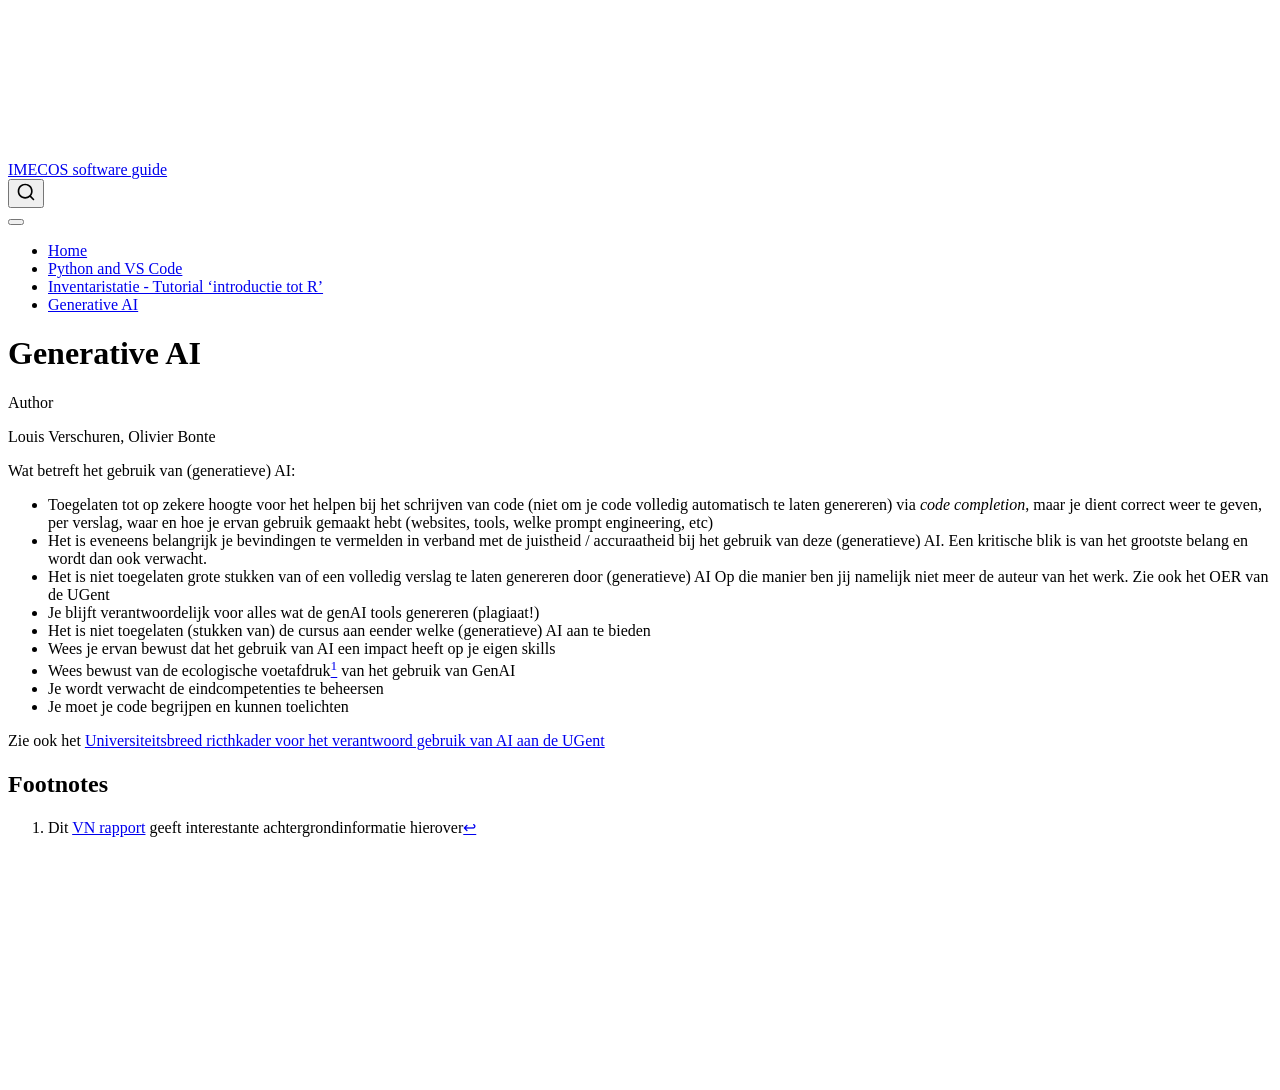
==== genai.html @ 5ebb0426 "Built site for gh-pages" ====
<!DOCTYPE html>
<html xmlns="http://www.w3.org/1999/xhtml" lang="en" xml:lang="en"><head>

<meta charset="utf-8">
<meta name="generator" content="quarto-1.10.18">

<meta name="viewport" content="width=device-width, initial-scale=1.0, user-scalable=yes">

<meta name="author" content="Louis Verschuren, Olivier Bonte">

<title>Generative AI – IMECOS software guide</title>
<style>
/* Default styles provided by pandoc.
** See https://pandoc.org/MANUAL.html#variables-for-html for config info.
*/
span.smallcaps{font-variant: small-caps;}
div.columns{display: flex; gap: 1.5em;}
div.column{flex: auto;}
@media screen {
div.columns{gap: min(4vw, 1.5em);}
div.column{overflow-x: auto;}
}
div.hanging-indent{margin-left: 1.5em; text-indent: -1.5em;}
ul.task-list{list-style: none;}
ul.task-list li input[type="checkbox"] {
  width: 0.8em;
  margin: 0 0.8em 0.2em -1em; /* quarto-specific, see https://github.com/quarto-dev/quarto-cli/issues/4556 */ 
  vertical-align: middle;
}
</style>


<script src="site_libs/quarto-nav/quarto-nav.js"></script>
<script src="site_libs/quarto-nav/headroom.min.js"></script>
<script src="site_libs/clipboard/clipboard.min.js"></script>
<script src="site_libs/quarto-search/autocomplete.umd.js"></script>
<script src="site_libs/quarto-search/fuse.min.js"></script>
<script src="site_libs/quarto-search/quarto-search.js"></script>
<meta name="quarto:offset" content="./">
<script src="site_libs/quarto-html/quarto.js" type="module"></script>
<script src="site_libs/quarto-html/tabsets/tabsets.js" type="module"></script>
<script src="site_libs/quarto-html/popper.min.js"></script>
<script src="site_libs/quarto-html/tippy.umd.min.js"></script>
<script src="site_libs/quarto-html/anchor.min.js"></script>
<link href="site_libs/quarto-html/tippy.css" rel="stylesheet">
<link href="site_libs/quarto-html/quarto-syntax-highlighting-64a204ab8560d761af7679ceaba22944.css" rel="stylesheet" id="quarto-text-highlighting-styles">
<script src="site_libs/bootstrap/bootstrap.min.js"></script>
<link href="site_libs/bootstrap/bootstrap-icons.css" rel="stylesheet">
<link href="site_libs/bootstrap/bootstrap-3e9b1289f5f353c49b617ce48ad2bc38.min.css" rel="stylesheet" append-hash="true" id="quarto-bootstrap" data-mode="light">
<script id="quarto-search-options" type="application/json">{
  "location": "navbar",
  "copy-button": false,
  "collapse-after": 3,
  "panel-placement": "end",
  "type": "overlay",
  "limit": 50,
  "keyboard-shortcut": [
    "f",
    "/",
    "s"
  ],
  "show-item-context": false,
  "language": {
    "search-no-results-text": "No results",
    "search-matching-documents-text": "matching documents",
    "search-copy-link-title": "Copy link to search",
    "search-hide-matches-text": "Hide additional matches",
    "search-more-match-text": "more match in this document",
    "search-more-matches-text": "more matches in this document",
    "search-clear-button-title": "Clear",
    "search-text-placeholder": "",
    "search-detached-cancel-button-title": "Cancel",
    "search-submit-button-title": "Submit",
    "search-label": "Search"
  }
}</script>


<link rel="stylesheet" href="styles.css">
</head>

<body class="nav-fixed quarto-light">

<div id="quarto-search-results"></div>
  <header id="quarto-header" class="headroom fixed-top">
    <nav class="navbar navbar-expand-lg " data-bs-theme="dark">
      <div class="navbar-container container-fluid">
      <div class="navbar-brand-container mx-auto">
    <a class="navbar-brand" href="./index.html">
    <span class="navbar-title">IMECOS software guide</span>
    </a>
  </div>
            <div id="quarto-search" class="" title="Search"></div>
          <button class="navbar-toggler" type="button" data-bs-toggle="collapse" data-bs-target="#navbarCollapse" aria-controls="navbarCollapse" role="menu" aria-expanded="false" aria-label="Toggle navigation" onclick="if (window.quartoToggleHeadroom) { window.quartoToggleHeadroom(); }">
  <span class="navbar-toggler-icon"></span>
</button>
          <div class="collapse navbar-collapse" id="navbarCollapse">
            <ul class="navbar-nav navbar-nav-scroll me-auto">
  <li class="nav-item">
    <a class="nav-link" href="./index.html"> 
<span class="menu-text">Home</span></a>
  </li>  
  <li class="nav-item">
    <a class="nav-link" href="./python_vs_code.html"> 
<span class="menu-text">Python and VS Code</span></a>
  </li>  
  <li class="nav-item">
    <a class="nav-link" href="./r_rstudio.html"> 
<span class="menu-text">Inventaristatie - Tutorial ‘introductie tot R’</span></a>
  </li>  
  <li class="nav-item">
    <a class="nav-link active" href="./genai.html" aria-current="page"> 
<span class="menu-text">Generative AI</span></a>
  </li>  
</ul>
          </div> <!-- /navcollapse -->
            <div class="quarto-navbar-tools">
</div>
      </div> <!-- /container-fluid -->
    </nav>
</header>
<!-- content -->
<div id="quarto-content" class="quarto-container page-columns page-rows-contents page-layout-article page-navbar">
<!-- sidebar -->
<!-- margin-sidebar -->
    <div id="quarto-margin-sidebar" class="sidebar margin-sidebar zindex-bottom">
        
    </div>
<!-- main -->
<main class="content" id="quarto-document-content">

<header id="title-block-header" class="quarto-title-block default">
<div class="quarto-title">
<h1 class="title">Generative AI</h1>
</div>



<div class="quarto-title-meta">

    <div>
    <div class="quarto-title-meta-heading">Author</div>
    <div class="quarto-title-meta-contents">
             <p>Louis Verschuren, Olivier Bonte </p>
          </div>
  </div>
    
  
    
  </div>
  


</header>


<p>Wat betreft het gebruik van (generatieve) AI:</p>
<ul>
<li>Toegelaten tot op zekere hoogte voor het helpen bij het schrijven van code (niet om je code volledig automatisch te laten genereren) via <em>code completion</em>, maar je dient correct weer te geven, per verslag, waar en hoe je ervan gebruik gemaakt hebt (websites, tools, welke prompt engineering, etc)</li>
<li>Het is eveneens belangrijk je bevindingen te vermelden in verband met de juistheid / accuraatheid bij het gebruik van deze (generatieve) AI. Een kritische blik is van het grootste belang en wordt dan ook verwacht.</li>
<li>Het is niet toegelaten grote stukken van of een volledig verslag te laten genereren door (generatieve) AI Op die manier ben jij namelijk niet meer de auteur van het werk. Zie ook het OER van de UGent</li>
<li>Je blijft verantwoordelijk voor alles wat de genAI tools genereren (plagiaat!)</li>
<li>Het is niet toegelaten (stukken van) de cursus aan eender welke (generatieve) AI aan te bieden</li>
<li>Wees je ervan bewust dat het gebruik van AI een impact heeft op je eigen skills</li>
<li>Wees bewust van de ecologische voetafdruk<a href="#fn1" class="footnote-ref" id="fnref1" role="doc-noteref"><sup>1</sup></a> van het gebruik van GenAI</li>
<li>Je wordt verwacht de eindcompetenties te beheersen</li>
<li>Je moet je code begrijpen en kunnen toelichten</li>
</ul>
<p>Zie ook het <a href="https://www.ugent.be/nl/univgent/missie/genai/richtkader-verantwoord-ai-gebruik">Universiteitsbreed ricthkader voor het verantwoord gebruik van AI aan de UGent</a></p>




<div id="quarto-appendix" class="default"><section id="footnotes" class="footnotes footnotes-end-of-document" role="doc-endnotes"><h2 class="anchored quarto-appendix-heading">Footnotes</h2>

<ol>
<li id="fn1"><p>Dit <a href="https://doi.org/10.53328/INR26RMA002">VN rapport</a> geeft interestante achtergrondinformatie hierover<a href="#fnref1" class="footnote-back" role="doc-backlink">↩︎</a></p></li>
</ol>
</section></div></main> <!-- /main -->
<script id="quarto-html-after-body" type="application/javascript">
  window.document.addEventListener("DOMContentLoaded", function (event) {
    const icon = "";
    const anchorJS = new window.AnchorJS();
    anchorJS.options = {
      placement: 'right',
      icon: icon
    };
    anchorJS.add('.anchored');
    const isCodeAnnotation = (el) => {
      for (const clz of el.classList) {
        if (clz.startsWith('code-annotation-')) {                     
          return true;
        }
      }
      return false;
    }
    const onCopySuccess = function(e) {
      // button target
      const button = e.trigger;
      // don't keep focus
      button.blur();
      // flash "checked"
      button.classList.add('code-copy-button-checked');
      var currentTitle = button.getAttribute("title");
      button.setAttribute("title", "Copied!");
      let tooltip;
      if (window.bootstrap) {
        button.setAttribute("data-bs-toggle", "tooltip");
        button.setAttribute("data-bs-placement", "left");
        button.setAttribute("data-bs-title", "Copied!");
        tooltip = new bootstrap.Tooltip(button, 
          { trigger: "manual", 
            customClass: "code-copy-button-tooltip",
            offset: [0, -8]});
        tooltip.show();    
      }
      setTimeout(function() {
        if (tooltip) {
          tooltip.hide();
          button.removeAttribute("data-bs-title");
          button.removeAttribute("data-bs-toggle");
          button.removeAttribute("data-bs-placement");
        }
        button.setAttribute("title", currentTitle);
        button.classList.remove('code-copy-button-checked');
      }, 1000);
      // clear code selection
      e.clearSelection();
    }
    const getTextToCopy = function(trigger) {
      const outerScaffold = trigger.parentElement.cloneNode(true);
      const codeEl = outerScaffold.querySelector('code');
      for (const childEl of codeEl.children) {
        if (isCodeAnnotation(childEl)) {
          childEl.remove();
        }
      }
      return codeEl.innerText;
    }
    const clipboard = new window.ClipboardJS('.code-copy-button:not([data-in-quarto-modal])', {
      text: getTextToCopy
    });
    clipboard.on('success', onCopySuccess);
    if (window.document.getElementById('quarto-embedded-source-code-modal')) {
      const clipboardModal = new window.ClipboardJS('.code-copy-button[data-in-quarto-modal]', {
        text: getTextToCopy,
        container: window.document.getElementById('quarto-embedded-source-code-modal')
      });
      clipboardModal.on('success', onCopySuccess);
    }
      var localhostRegex = new RegExp(/^(?:http|https):\/\/localhost\:?[0-9]*\//);
      var mailtoRegex = new RegExp(/^mailto:/);
        var filterRegex = new RegExp("https:\/\/olivierbonte\.github\.io\/imecos_software_guide\/");
      var isInternal = (href) => {
          return filterRegex.test(href) || localhostRegex.test(href) || mailtoRegex.test(href);
      }
      // Inspect non-navigation links and adorn them if external
     var links = window.document.querySelectorAll('a[href]:not(.nav-link):not(.navbar-brand):not(.toc-action):not(.sidebar-link):not(.sidebar-item-toggle):not(.pagination-link):not(.no-external):not([aria-hidden]):not(.dropdown-item):not(.quarto-navigation-tool):not(.about-link)');
      for (var i=0; i<links.length; i++) {
        const link = links[i];
        if (!isInternal(link.href)) {
          // undo the damage that might have been done by quarto-nav.js in the case of
          // links that we want to consider external
          if (link.dataset.originalHref !== undefined) {
            link.href = link.dataset.originalHref;
          }
        }
      }
    function tippyHover(el, contentFn, onTriggerFn, onUntriggerFn) {
      const config = {
        allowHTML: true,
        maxWidth: 500,
        delay: 100,
        arrow: false,
        appendTo: function(el) {
            return el.parentElement;
        },
        interactive: true,
        interactiveBorder: 10,
        theme: 'quarto',
        placement: 'bottom-start',
      };
      if (contentFn) {
        config.content = contentFn;
      }
      if (onTriggerFn) {
        config.onTrigger = onTriggerFn;
      }
      if (onUntriggerFn) {
        config.onUntrigger = onUntriggerFn;
      }
      window.tippy(el, config); 
    }
    const noterefs = window.document.querySelectorAll('a[role="doc-noteref"]');
    for (var i=0; i<noterefs.length; i++) {
      const ref = noterefs[i];
      tippyHover(ref, function() {
        // use id or data attribute instead here
        let href = ref.getAttribute('data-footnote-href') || ref.getAttribute('href');
        try { href = new URL(href).hash; } catch {}
        const id = href.replace(/^#\/?/, "");
        const note = window.document.getElementById(id);
        if (note) {
          return note.innerHTML;
        } else {
          return "";
        }
      });
    }
    const xrefs = window.document.querySelectorAll('a.quarto-xref');
    const processXRef = (id, note) => {
      // Strip column container classes
      const stripColumnClz = (el) => {
        el.classList.remove("page-full", "page-columns");
        if (el.children) {
          for (const child of el.children) {
            stripColumnClz(child);
          }
        }
      }
      stripColumnClz(note)
      if (id === null || id.startsWith('sec-')) {
        // Special case sections, only their first couple elements
        const container = document.createElement("div");
        if (note.children && note.children.length > 2) {
          container.appendChild(note.children[0].cloneNode(true));
          for (let i = 1; i < note.children.length; i++) {
            const child = note.children[i];
            if (child.tagName === "P" && child.innerText === "") {
              continue;
            } else {
              container.appendChild(child.cloneNode(true));
              break;
            }
          }
          if (window.Quarto?.typesetMath) {
            window.Quarto.typesetMath(container);
          }
          return container.innerHTML
        } else {
          if (window.Quarto?.typesetMath) {
            window.Quarto.typesetMath(note);
          }
          return note.innerHTML;
        }
      } else {
        // Remove any anchor links if they are present
        const anchorLink = note.querySelector('a.anchorjs-link');
        if (anchorLink) {
          anchorLink.remove();
        }
        if (window.Quarto?.typesetMath) {
          window.Quarto.typesetMath(note);
        }
        if (note.classList.contains("callout")) {
          return note.outerHTML;
        } else {
          return note.innerHTML;
        }
      }
    }
    for (var i=0; i<xrefs.length; i++) {
      const xref = xrefs[i];
      tippyHover(xref, undefined, function(instance) {
        instance.disable();
        let url = xref.getAttribute('href');
        let hash = undefined; 
        if (url.startsWith('#')) {
          hash = url;
        } else {
          try { hash = new URL(url).hash; } catch {}
        }
        if (hash) {
          const id = hash.replace(/^#\/?/, "");
          const note = window.document.getElementById(id);
          if (note !== null) {
            try {
              const html = processXRef(id, note.cloneNode(true));
              instance.setContent(html);
            } finally {
              instance.enable();
              instance.show();
            }
          } else {
            // See if we can fetch this
            fetch(url.split('#')[0])
            .then(res => res.text())
            .then(html => {
              const parser = new DOMParser();
              const htmlDoc = parser.parseFromString(html, "text/html");
              const note = htmlDoc.getElementById(id);
              if (note !== null) {
                const html = processXRef(id, note);
                instance.setContent(html);
              } 
            }).finally(() => {
              instance.enable();
              instance.show();
            });
          }
        } else {
          // See if we can fetch a full url (with no hash to target)
          // This is a special case and we should probably do some content thinning / targeting
          fetch(url)
          .then(res => res.text())
          .then(html => {
            const parser = new DOMParser();
            const htmlDoc = parser.parseFromString(html, "text/html");
            const note = htmlDoc.querySelector('main.content');
            if (note !== null) {
              // This should only happen for chapter cross references
              // (since there is no id in the URL)
              // remove the first header
              if (note.children.length > 0 && note.children[0].tagName === "HEADER") {
                note.children[0].remove();
              }
              const html = processXRef(null, note);
              instance.setContent(html);
            } 
          }).finally(() => {
            instance.enable();
            instance.show();
          });
        }
      }, function(instance) {
      });
    }
        let selectedAnnoteEl;
        const selectorForAnnotation = ( cell, annotation) => {
          let cellAttr = 'data-code-cell="' + cell + '"';
          let lineAttr = 'data-code-annotation="' +  annotation + '"';
          const selector = 'span[' + cellAttr + '][' + lineAttr + ']';
          return selector;
        }
        const selectCodeLines = (annoteEl) => {
          const doc = window.document;
          const targetCell = annoteEl.getAttribute("data-target-cell");
          const targetAnnotation = annoteEl.getAttribute("data-target-annotation");
          const annoteSpan = window.document.querySelector(selectorForAnnotation(targetCell, targetAnnotation));
          const lines = annoteSpan.getAttribute("data-code-lines").split(",");
          const lineIds = lines.map((line) => {
            return targetCell + "-" + line;
          })
          let top = null;
          let height = null;
          let parent = null;
          if (lineIds.length > 0) {
              //compute the position of the single el (top and bottom and make a div)
              const el = window.document.getElementById(lineIds[0]);
              top = el.offsetTop;
              height = el.offsetHeight;
              parent = el.parentElement.parentElement;
            if (lineIds.length > 1) {
              const lastEl = window.document.getElementById(lineIds[lineIds.length - 1]);
              const bottom = lastEl.offsetTop + lastEl.offsetHeight;
              height = bottom - top;
            }
            if (top !== null && height !== null && parent !== null) {
              // cook up a div (if necessary) and position it 
              let div = window.document.getElementById("code-annotation-line-highlight");
              if (div === null) {
                div = window.document.createElement("div");
                div.setAttribute("id", "code-annotation-line-highlight");
                div.style.position = 'absolute';
                parent.appendChild(div);
              }
              div.style.top = top - 2 + "px";
              div.style.height = height + 4 + "px";
              div.style.left = 0;
              let gutterDiv = window.document.getElementById("code-annotation-line-highlight-gutter");
              if (gutterDiv === null) {
                gutterDiv = window.document.createElement("div");
                gutterDiv.setAttribute("id", "code-annotation-line-highlight-gutter");
                gutterDiv.style.position = 'absolute';
                const codeCell = window.document.getElementById(targetCell);
                const gutter = codeCell.querySelector('.code-annotation-gutter');
                gutter.appendChild(gutterDiv);
              }
              gutterDiv.style.top = top - 2 + "px";
              gutterDiv.style.height = height + 4 + "px";
            }
            selectedAnnoteEl = annoteEl;
          }
        };
        const unselectCodeLines = () => {
          const elementsIds = ["code-annotation-line-highlight", "code-annotation-line-highlight-gutter"];
          elementsIds.forEach((elId) => {
            const div = window.document.getElementById(elId);
            if (div) {
              div.remove();
            }
          });
          selectedAnnoteEl = undefined;
        };
          // Handle positioning of the toggle
      window.addEventListener(
        "resize",
        throttle(() => {
          elRect = undefined;
          if (selectedAnnoteEl) {
            selectCodeLines(selectedAnnoteEl);
          }
        }, 10)
      );
      function throttle(fn, ms) {
      let throttle = false;
      let timer;
        return (...args) => {
          if(!throttle) { // first call gets through
              fn.apply(this, args);
              throttle = true;
          } else { // all the others get throttled
              if(timer) clearTimeout(timer); // cancel #2
              timer = setTimeout(() => {
                fn.apply(this, args);
                timer = throttle = false;
              }, ms);
          }
        };
      }
        // Attach click handler to the DT
        const annoteDls = window.document.querySelectorAll('dt[data-target-cell]');
        for (const annoteDlNode of annoteDls) {
          annoteDlNode.addEventListener('click', (event) => {
            const clickedEl = event.target;
            if (clickedEl !== selectedAnnoteEl) {
              unselectCodeLines();
              const activeEl = window.document.querySelector('dt[data-target-cell].code-annotation-active');
              if (activeEl) {
                activeEl.classList.remove('code-annotation-active');
              }
              selectCodeLines(clickedEl);
              clickedEl.classList.add('code-annotation-active');
            } else {
              // Unselect the line
              unselectCodeLines();
              clickedEl.classList.remove('code-annotation-active');
            }
          });
        }
    const findCites = (el) => {
      const parentEl = el.parentElement;
      if (parentEl) {
        const cites = parentEl.dataset.cites;
        if (cites) {
          return {
            el,
            cites: cites.split(' ')
          };
        } else {
          return findCites(el.parentElement)
        }
      } else {
        return undefined;
      }
    };
    var bibliorefs = window.document.querySelectorAll('a[role="doc-biblioref"]');
    for (var i=0; i<bibliorefs.length; i++) {
      const ref = bibliorefs[i];
      const citeInfo = findCites(ref);
      if (citeInfo) {
        tippyHover(citeInfo.el, function() {
          var popup = window.document.createElement('div');
          citeInfo.cites.forEach(function(cite) {
            var citeDiv = window.document.createElement('div');
            citeDiv.classList.add('hanging-indent');
            citeDiv.classList.add('csl-entry');
            var biblioDiv = window.document.getElementById('ref-' + cite);
            if (biblioDiv) {
              citeDiv.innerHTML = biblioDiv.innerHTML;
            }
            popup.appendChild(citeDiv);
          });
          return popup.innerHTML;
        });
      }
    }
  });
  </script>
</div> <!-- /content -->




</body></html>
---- site_libs/quarto-html/tippy.css ----
.tippy-box[data-animation=fade][data-state=hidden]{opacity:0}[data-tippy-root]{max-width:calc(100vw - 10px)}.tippy-box{position:relative;background-color:#333;color:#fff;border-radius:4px;font-size:14px;line-height:1.4;white-space:normal;outline:0;transition-property:transform,visibility,opacity}.tippy-box[data-placement^=top]>.tippy-arrow{bottom:0}.tippy-box[data-placement^=top]>.tippy-arrow:before{bottom:-7px;left:0;border-width:8px 8px 0;border-top-color:initial;transform-origin:center top}.tippy-box[data-placement^=bottom]>.tippy-arrow{top:0}.tippy-box[data-placement^=bottom]>.tippy-arrow:before{top:-7px;left:0;border-width:0 8px 8px;border-bottom-color:initial;transform-origin:center bottom}.tippy-box[data-placement^=left]>.tippy-arrow{right:0}.tippy-box[data-placement^=left]>.tippy-arrow:before{border-width:8px 0 8px 8px;border-left-color:initial;right:-7px;transform-origin:center left}.tippy-box[data-placement^=right]>.tippy-arrow{left:0}.tippy-box[data-placement^=right]>.tippy-arrow:before{left:-7px;border-width:8px 8px 8px 0;border-right-color:initial;transform-origin:center right}.tippy-box[data-inertia][data-state=visible]{transition-timing-function:cubic-bezier(.54,1.5,.38,1.11)}.tippy-arrow{width:16px;height:16px;color:#333}.tippy-arrow:before{content:"";position:absolute;border-color:transparent;border-style:solid}.tippy-content{position:relative;padding:5px 9px;z-index:1}
---- site_libs/quarto-html/quarto-syntax-highlighting-64a204ab8560d761af7679ceaba22944.css ----
/* quarto syntax highlight colors */
:root {
  --quarto-hl-ot-color: #003B4F;
  --quarto-hl-at-color: #657422;
  --quarto-hl-ss-color: #20794D;
  --quarto-hl-an-color: #5E5E5E;
  --quarto-hl-fu-color: #4758AB;
  --quarto-hl-st-color: #20794D;
  --quarto-hl-cf-color: #003B4F;
  --quarto-hl-op-color: #5E5E5E;
  --quarto-hl-er-color: #AD0000;
  --quarto-hl-bn-color: #AD0000;
  --quarto-hl-al-color: #AD0000;
  --quarto-hl-va-color: #111111;
  --quarto-hl-bu-color: inherit;
  --quarto-hl-ex-color: inherit;
  --quarto-hl-pp-color: #AD0000;
  --quarto-hl-in-color: #5E5E5E;
  --quarto-hl-vs-color: #20794D;
  --quarto-hl-wa-color: #5E5E5E;
  --quarto-hl-do-color: #5E5E5E;
  --quarto-hl-im-color: #00769E;
  --quarto-hl-ch-color: #20794D;
  --quarto-hl-dt-color: #AD0000;
  --quarto-hl-fl-color: #AD0000;
  --quarto-hl-co-color: #5E5E5E;
  --quarto-hl-cv-color: #5E5E5E;
  --quarto-hl-cn-color: #8f5902;
  --quarto-hl-sc-color: #5E5E5E;
  --quarto-hl-dv-color: #AD0000;
  --quarto-hl-kw-color: #003B4F;
}

/* other quarto variables */
:root {
  --quarto-font-monospace: SFMono-Regular, Menlo, Monaco, Consolas, "Liberation Mono", "Courier New", monospace;
}

/* syntax highlight based on Pandoc's rules */
pre > code.sourceCode > span {
  color: #003B4F;
}

code.sourceCode > span {
  color: #003B4F;
}

div.sourceCode,
div.sourceCode pre.sourceCode {
  color: #003B4F;
}

/* Normal */
code span {
  color: #003B4F;
}

/* Alert */
code span.al {
  color: #AD0000;
  font-style: inherit;
}

/* Annotation */
code span.an {
  color: #5E5E5E;
  font-style: inherit;
}

/* Attribute */
code span.at {
  color: #657422;
  font-style: inherit;
}

/* BaseN */
code span.bn {
  color: #AD0000;
  font-style: inherit;
}

/* BuiltIn */
code span.bu {
  font-style: inherit;
}

/* ControlFlow */
code span.cf {
  color: #003B4F;
  font-weight: bold;
  font-style: inherit;
}

/* Char */
code span.ch {
  color: #20794D;
  font-style: inherit;
}

/* Constant */
code span.cn {
  color: #8f5902;
  font-style: inherit;
}

/* Comment */
code span.co {
  color: #5E5E5E;
  font-style: inherit;
}

/* CommentVar */
code span.cv {
  color: #5E5E5E;
  font-style: italic;
}

/* Documentation */
code span.do {
  color: #5E5E5E;
  font-style: italic;
}

/* DataType */
code span.dt {
  color: #AD0000;
  font-style: inherit;
}

/* DecVal */
code span.dv {
  color: #AD0000;
  font-style: inherit;
}

/* Error */
code span.er {
  color: #AD0000;
  font-style: inherit;
}

/* Extension */
code span.ex {
  font-style: inherit;
}

/* Float */
code span.fl {
  color: #AD0000;
  font-style: inherit;
}

/* Function */
code span.fu {
  color: #4758AB;
  font-style: inherit;
}

/* Import */
code span.im {
  color: #00769E;
  font-style: inherit;
}

/* Information */
code span.in {
  color: #5E5E5E;
  font-style: inherit;
}

/* Keyword */
code span.kw {
  color: #003B4F;
  font-weight: bold;
  font-style: inherit;
}

/* Operator */
code span.op {
  color: #5E5E5E;
  font-style: inherit;
}

/* Other */
code span.ot {
  color: #003B4F;
  font-style: inherit;
}

/* Preprocessor */
code span.pp {
  color: #AD0000;
  font-style: inherit;
}

/* SpecialChar */
code span.sc {
  color: #5E5E5E;
  font-style: inherit;
}

/* SpecialString */
code span.ss {
  color: #20794D;
  font-style: inherit;
}

/* String */
code span.st {
  color: #20794D;
  font-style: inherit;
}

/* Variable */
code span.va {
  color: #111111;
  font-style: inherit;
}

/* VerbatimString */
code span.vs {
  color: #20794D;
  font-style: inherit;
}

/* Warning */
code span.wa {
  color: #5E5E5E;
  font-style: italic;
}

.prevent-inlining {
  content: "</";
}

/*# sourceMappingURL=9d8d5bb603a83b8298b89080a598c93b.css.map */
---- styles.css ----
/* css styles */
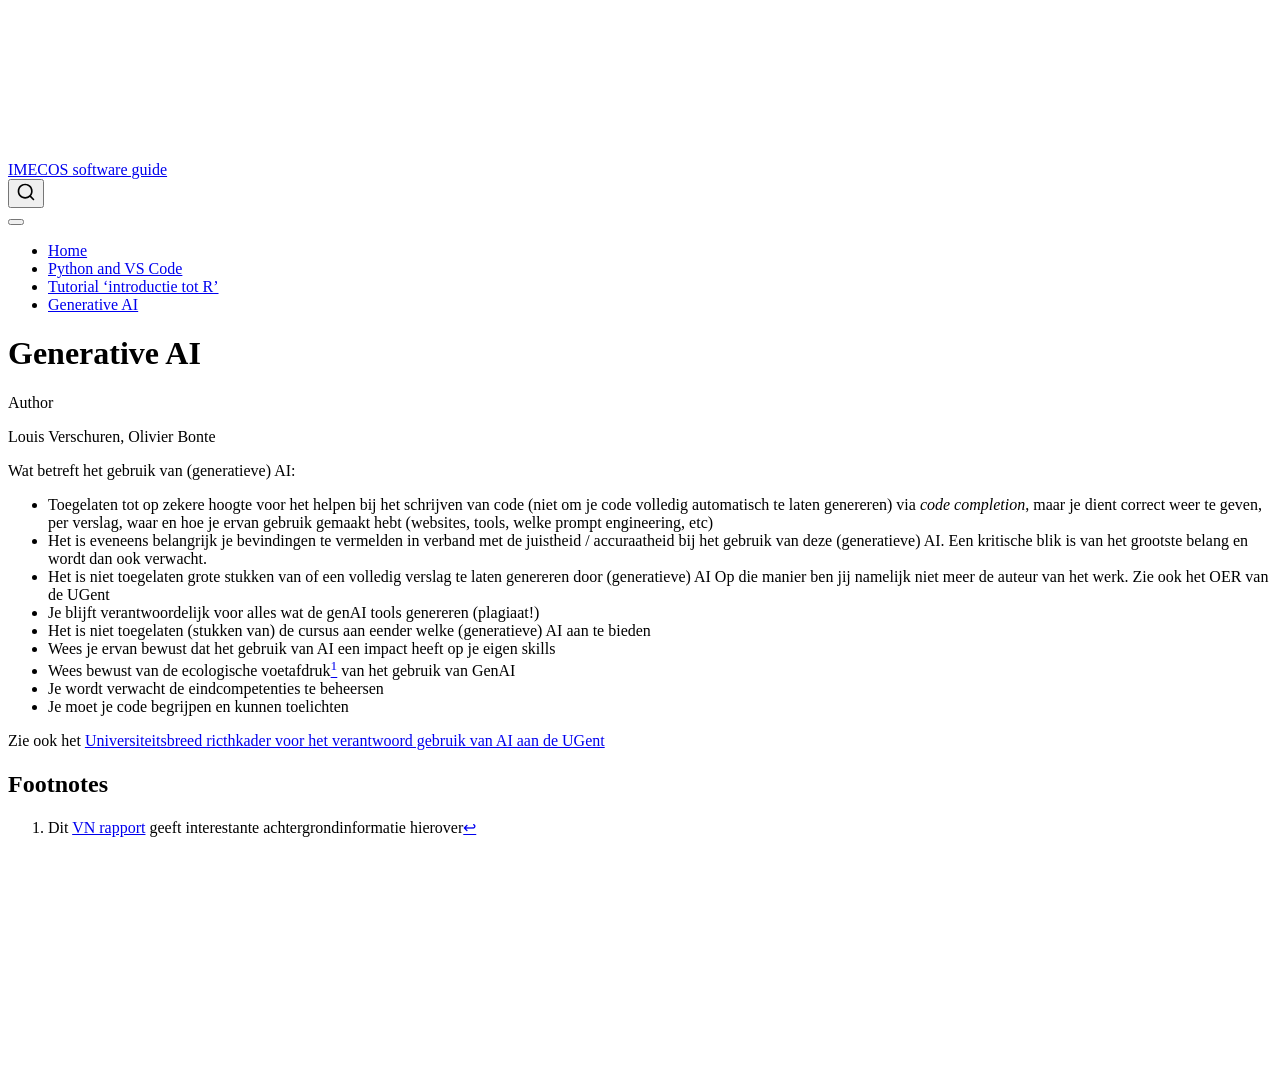
==== commit 4e613232: "Built site for gh-pages" ====
--- a/genai.html
+++ b/genai.html
@@ -106,7 +106,7 @@
   </li>  
   <li class="nav-item">
     <a class="nav-link" href="./r_rstudio.html"> 
-<span class="menu-text">Inventaristatie - Tutorial ‘introductie tot R’</span></a>
+<span class="menu-text">Tutorial ‘introductie tot R’</span></a>
   </li>  
   <li class="nav-item">
     <a class="nav-link active" href="./genai.html" aria-current="page"> 
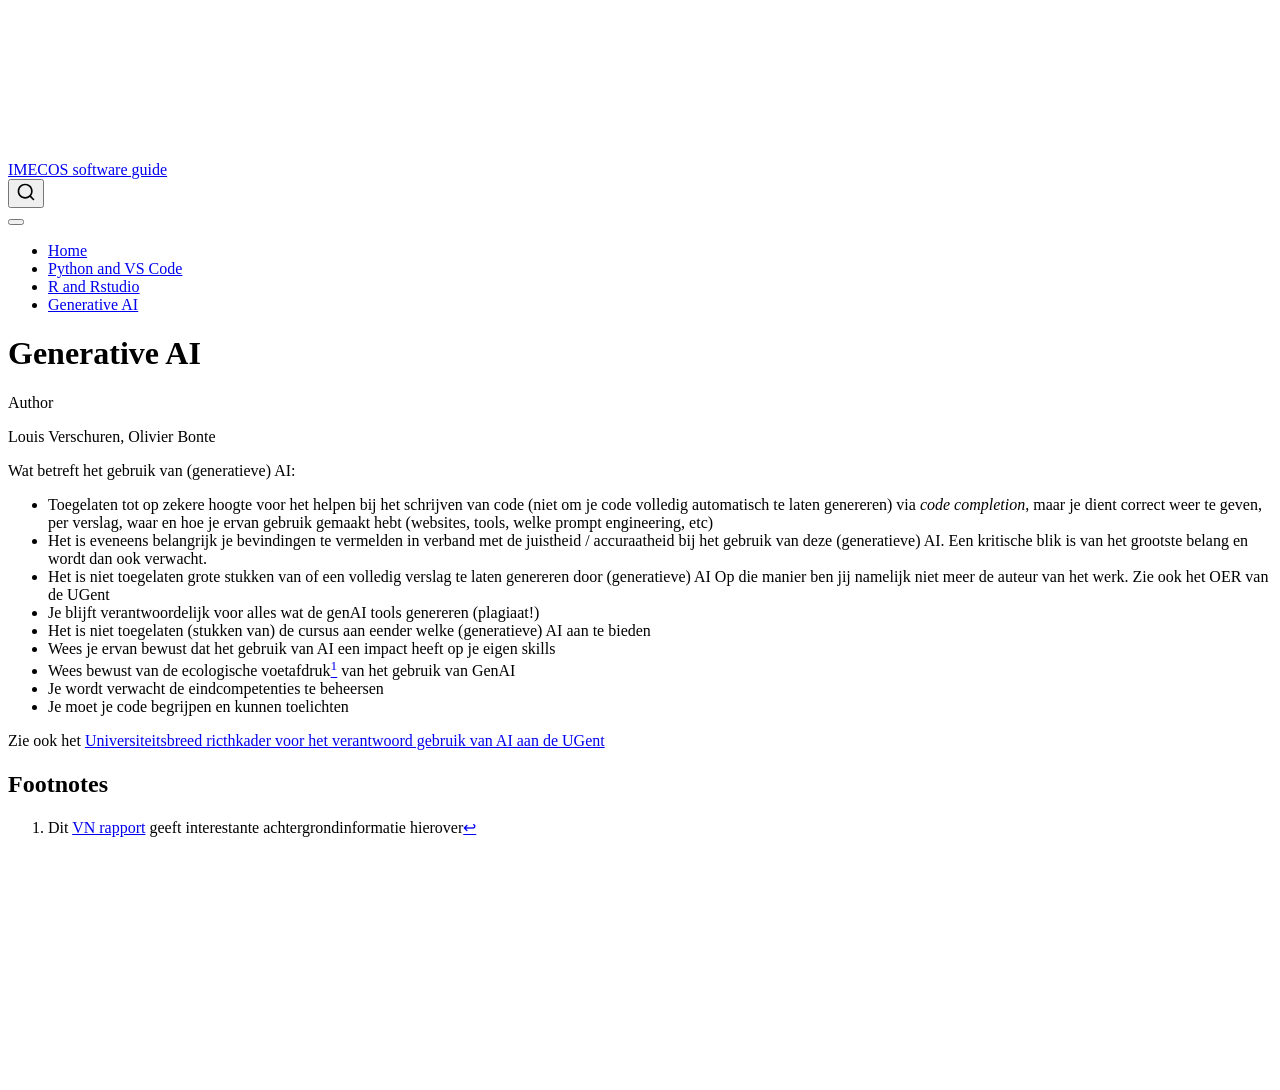
==== commit 620a6b08: "Built site for gh-pages" ====
--- a/genai.html
+++ b/genai.html
@@ -106,7 +106,7 @@
   </li>  
   <li class="nav-item">
     <a class="nav-link" href="./r_rstudio.html"> 
-<span class="menu-text">Tutorial ‘introductie tot R’</span></a>
+<span class="menu-text">R and Rstudio</span></a>
   </li>  
   <li class="nav-item">
     <a class="nav-link active" href="./genai.html" aria-current="page"> 
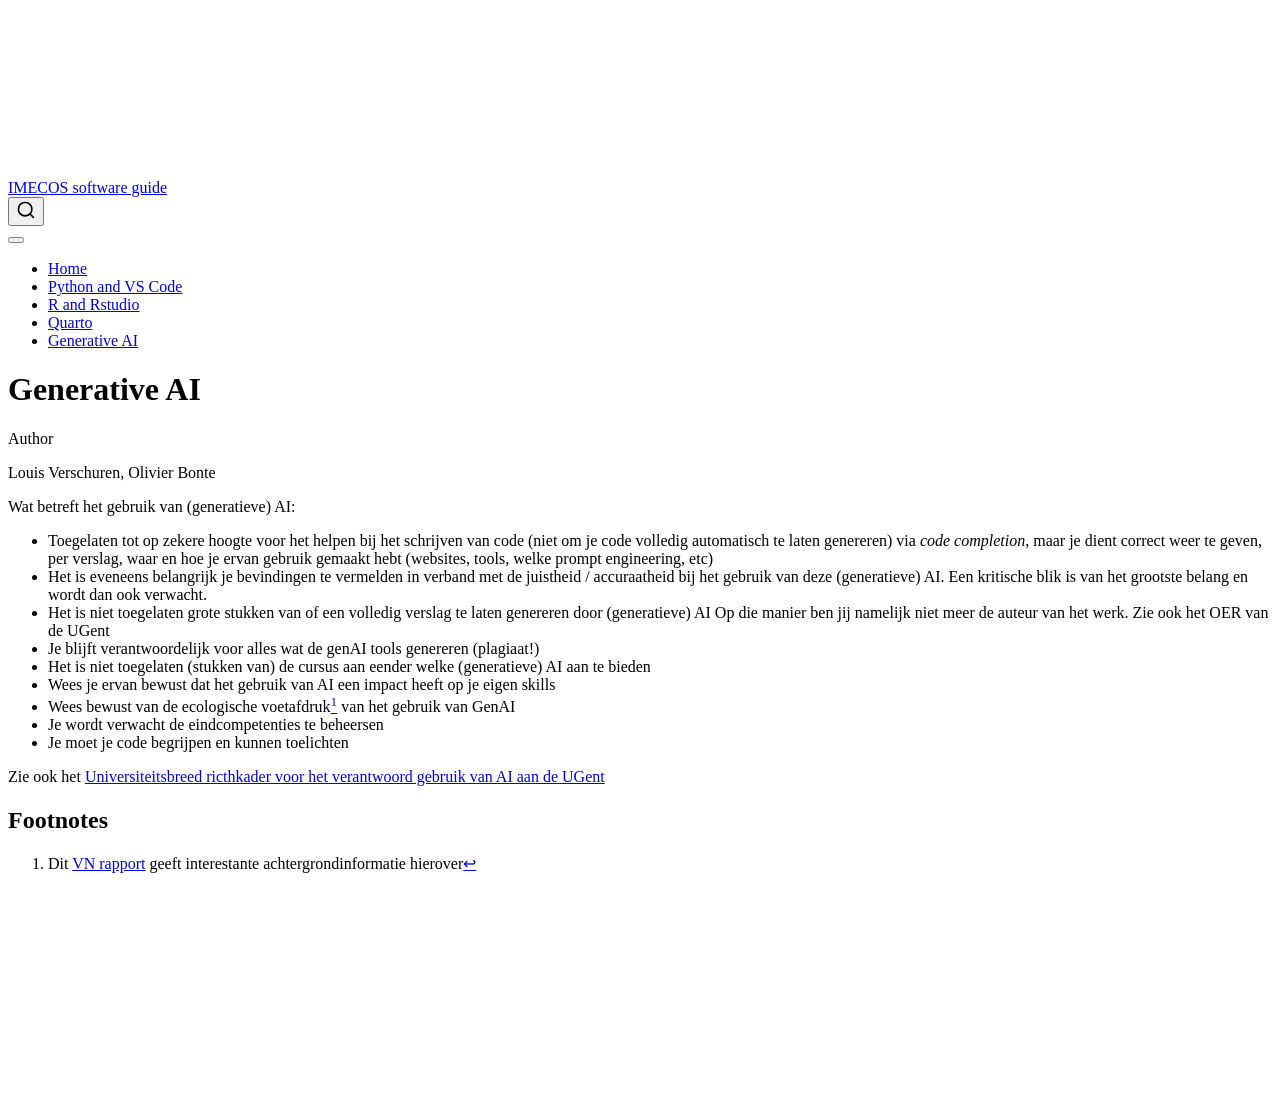
==== commit e614673d: "Built site for gh-pages" ====
--- a/genai.html
+++ b/genai.html
@@ -109,6 +109,10 @@
 <span class="menu-text">R and Rstudio</span></a>
   </li>  
   <li class="nav-item">
+    <a class="nav-link" href="./quarto.html"> 
+<span class="menu-text">Quarto</span></a>
+  </li>  
+  <li class="nav-item">
     <a class="nav-link active" href="./genai.html" aria-current="page"> 
 <span class="menu-text">Generative AI</span></a>
   </li>  
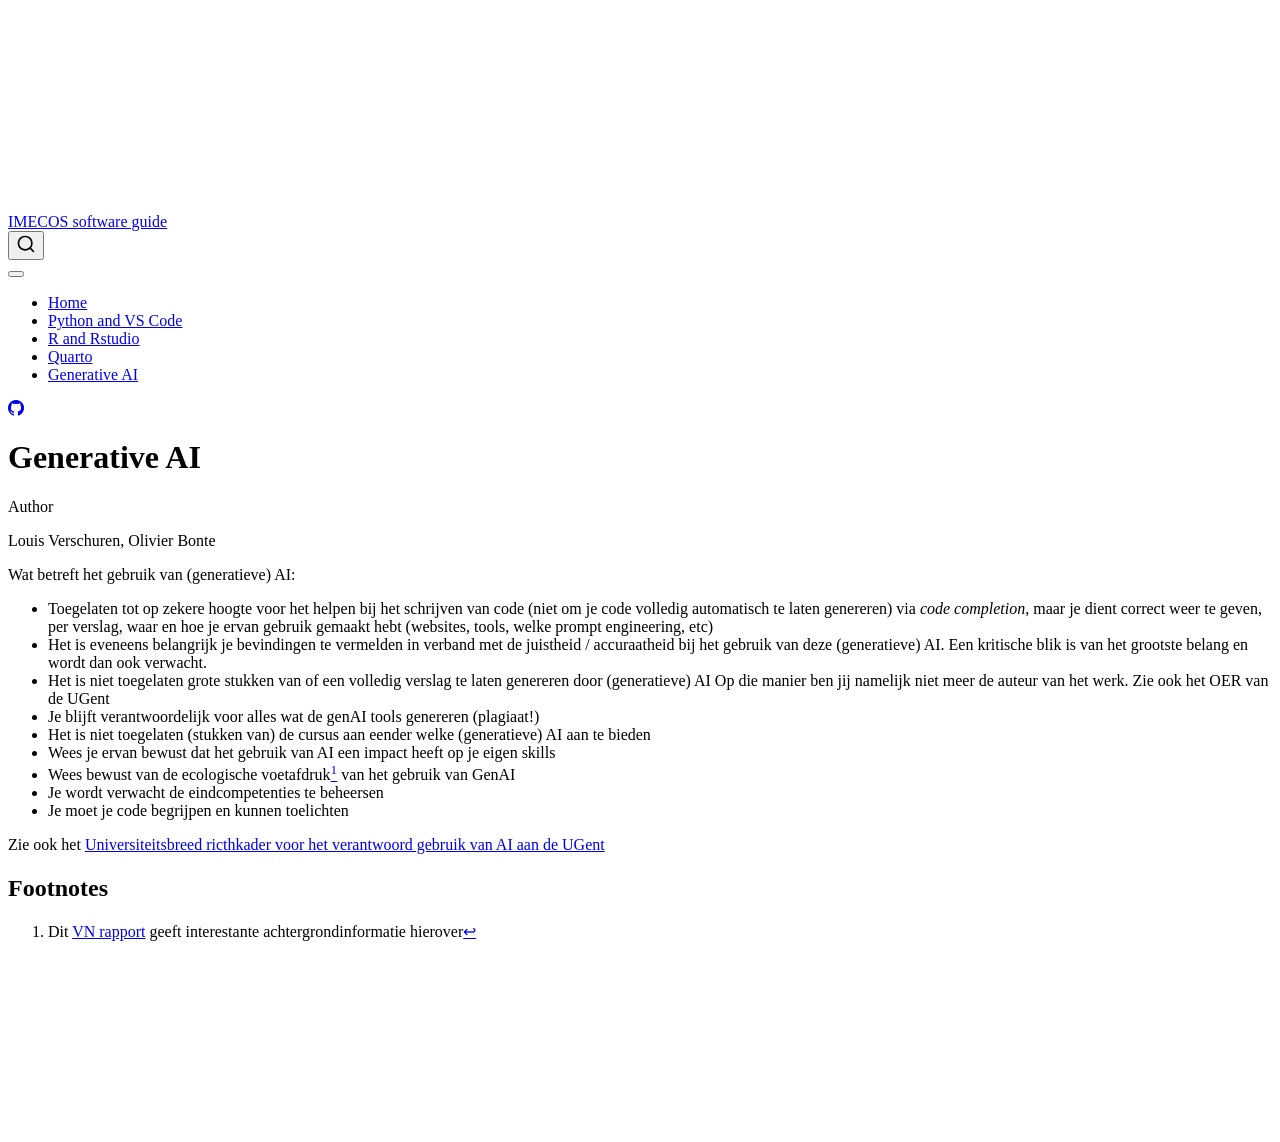
==== commit 6ac6a3fd: "Built site for gh-pages" ====
--- a/genai.html
+++ b/genai.html
@@ -119,6 +119,7 @@
 </ul>
           </div> <!-- /navcollapse -->
             <div class="quarto-navbar-tools">
+    <a href="https://github.com/olivierbonte/imecos_software_guide" title="" class="quarto-navigation-tool px-1" aria-label=""><i class="bi bi-github"></i></a>
 </div>
       </div> <!-- /container-fluid -->
     </nav>
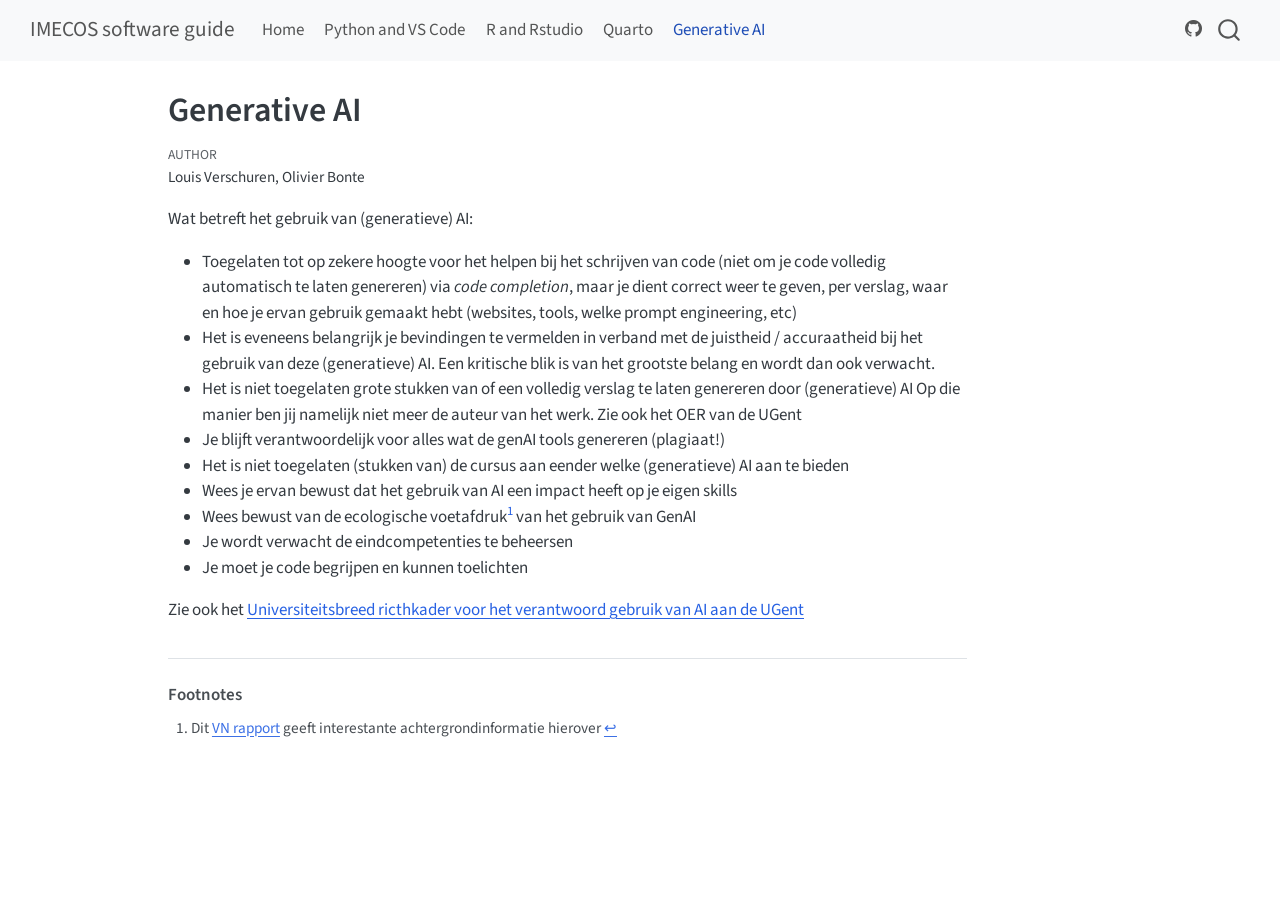
==== commit 14142ab3: "Built site for gh-pages" ====
--- a/genai.html
+++ b/genai.html
@@ -46,7 +46,7 @@
 <link href="site_libs/quarto-html/quarto-syntax-highlighting-64a204ab8560d761af7679ceaba22944.css" rel="stylesheet" id="quarto-text-highlighting-styles">
 <script src="site_libs/bootstrap/bootstrap.min.js"></script>
 <link href="site_libs/bootstrap/bootstrap-icons.css" rel="stylesheet">
-<link href="site_libs/bootstrap/bootstrap-3e9b1289f5f353c49b617ce48ad2bc38.min.css" rel="stylesheet" append-hash="true" id="quarto-bootstrap" data-mode="light">
+<link href="site_libs/bootstrap/bootstrap-166690b9c768161ed89deb9505a7d440.min.css" rel="stylesheet" append-hash="true" id="quarto-bootstrap" data-mode="light">
 <script id="quarto-search-options" type="application/json">{
   "location": "navbar",
   "copy-button": false,
